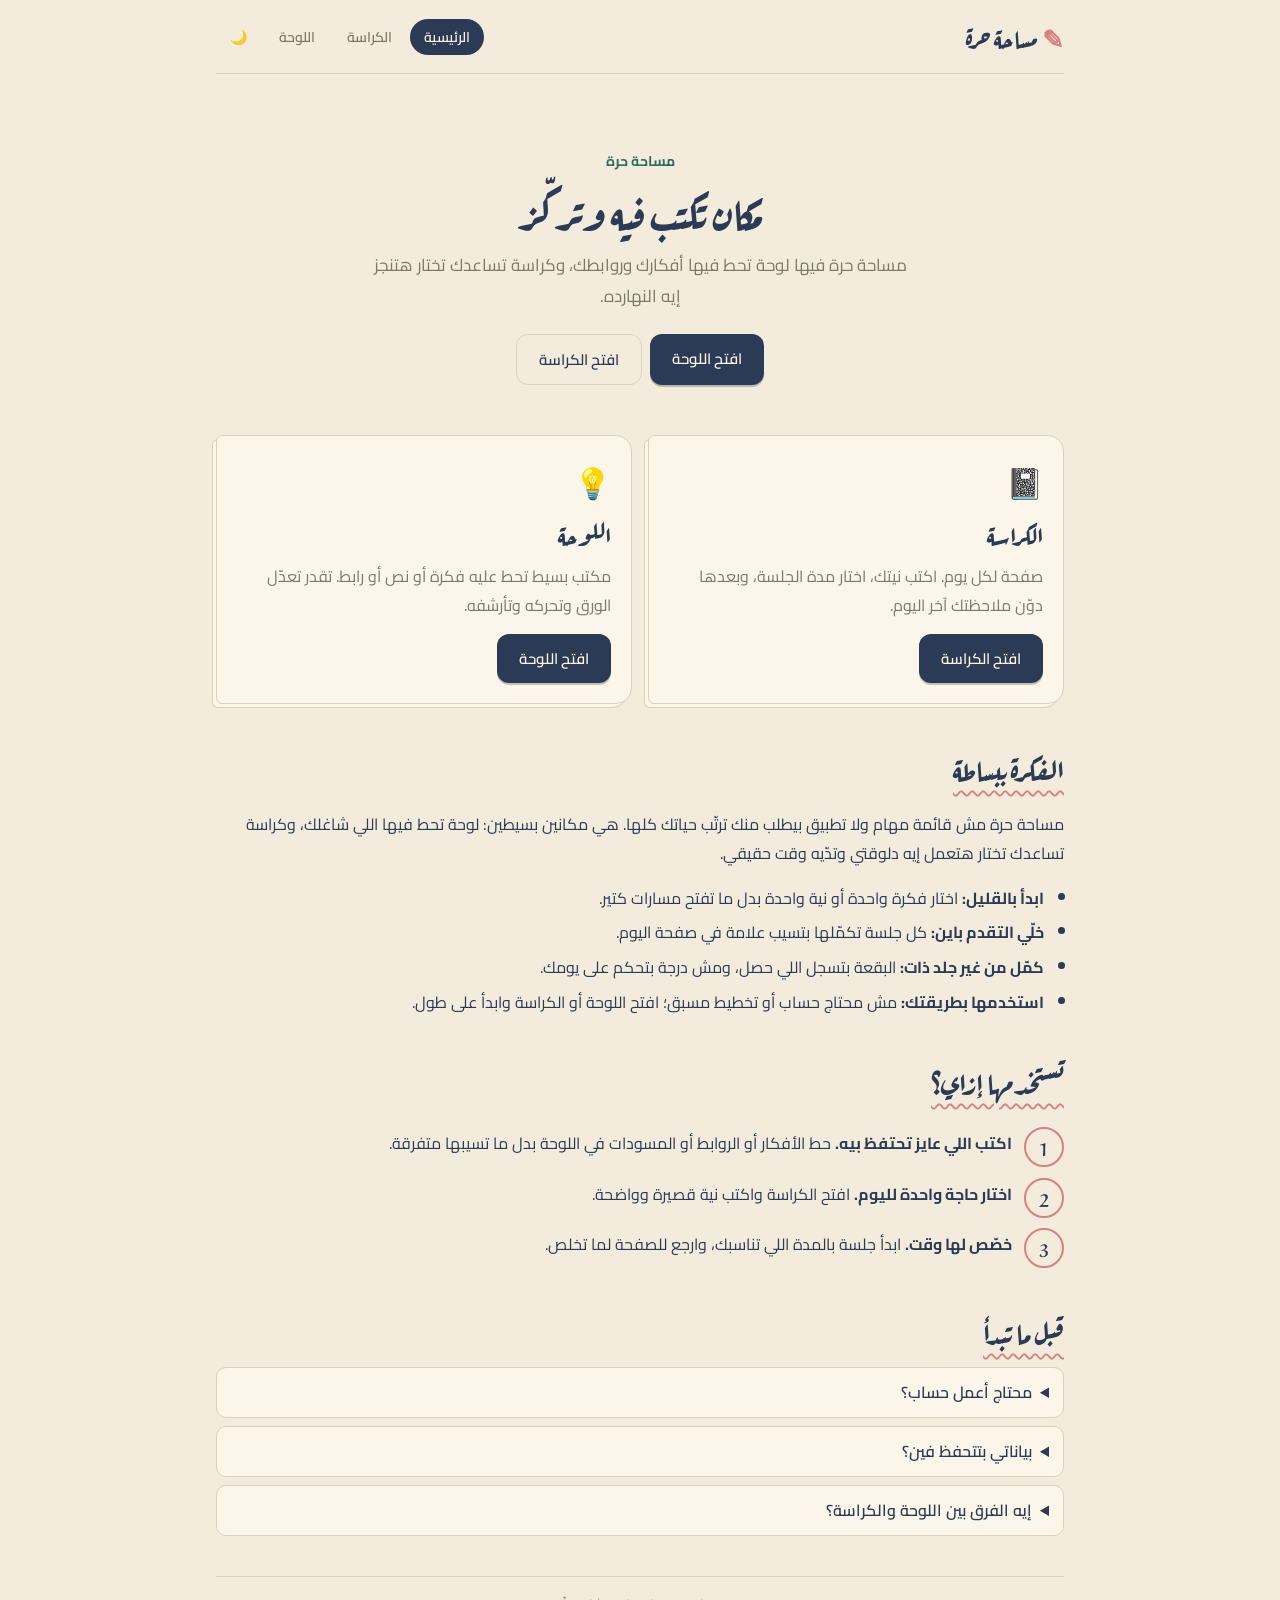
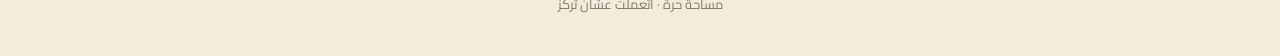
==== index.html @ 443bd3f7 "Remove authentication and Supabase Co-authored-by: Copilot <223556219+Copilot@users.noreply.github.c" ====
<!DOCTYPE html>
<html lang="ar" dir="rtl">
<head>
<meta charset="utf-8">
<meta name="viewport" content="width=device-width, initial-scale=1, viewport-fit=cover">
<title>مساحة حرة</title>
<link href="https://fonts.googleapis.com/css2?family=Aref+Ruqaa:wght@400;700&family=Cairo:wght@400;600;700&display=swap" rel="stylesheet">
<link rel="stylesheet" href="assets/css/landing.css">
<link rel="stylesheet" href="assets/css/theme.css">
<script src="assets/js/theme.js"></script>
</head>
<body>
<div class="w">
<header>
  <button class="logo" data-p="home">مساحة حرة</button>
  <nav>
    <button data-p="home" class="on">الرئيسية</button>
    <button data-p="book">الكراسة</button>
    <button data-p="board">اللوحة</button>
    <button class="theme-toggle" data-theme-toggle type="button">🌙</button>
  </nav>
</header>
<section class="pg" id="p-home">
  <div class="hero"><span class="hero-kicker">مساحة حرة</span><h1>مكان تكتب فيه وتركّز</h1><p>مساحة حرة فيها لوحة تحط فيها أفكارك وروابطك، وكراسة تساعدك تختار هتنجز إيه النهارده.</p><div class="hero-actions"><a class="btn" href="board.html">افتح اللوحة</a><a class="btn g" href="notebook.html">افتح الكراسة</a></div><div id="resume" class="resume" hidden></div></div>
  <div class="cards"><div class="card"><div class="ic">📓</div><h3>الكراسة</h3><p>صفحة لكل يوم. اكتب نيتك، اختار مدة الجلسة، وبعدها دوّن ملاحظتك آخر اليوم.</p><a class="btn" href="notebook.html">افتح الكراسة</a></div><div class="card"><div class="ic">💡</div><h3>اللوحة</h3><p>مكتب بسيط تحط عليه فكرة أو نص أو رابط. تقدر تعدّل الورق وتحركه وتأرشفه.</p><a class="btn" href="board.html">افتح اللوحة</a></div></div>
  <div class="sec"><h2>الفكرة ببساطة</h2></div><p>مساحة حرة مش قائمة مهام ولا تطبيق بيطلب منك ترتّب حياتك كلها. هي مكانين بسيطين: لوحة تحط فيها اللي شاغلك، وكراسة تساعدك تختار هتعمل إيه دلوقتي وتدّيه وقت حقيقي.</p><ul class="ft"><li><b>ابدأ بالقليل:</b> اختار فكرة واحدة أو نية واحدة بدل ما تفتح مسارات كتير.</li><li><b>خلّي التقدم باين:</b> كل جلسة تكمّلها بتسيب علامة في صفحة اليوم.</li><li><b>كمّل من غير جلد ذات:</b> البقعة بتسجل اللي حصل، ومش درجة بتحكم على يومك.</li><li><b>استخدمها بطريقتك:</b> مش محتاج حساب أو تخطيط مسبق؛ افتح اللوحة أو الكراسة وابدأ على طول.</li></ul>
  <div class="sec"><h2>تستخدمها إزاي؟</h2></div><ol class="steps"><li><b>اكتب اللي عايز تحتفظ بيه.</b> حط الأفكار أو الروابط أو المسودات في اللوحة بدل ما تسيبها متفرقة.</li><li><b>اختار حاجة واحدة لليوم.</b> افتح الكراسة واكتب نية قصيرة وواضحة.</li><li><b>خصّص لها وقت.</b> ابدأ جلسة بالمدة اللي تناسبك، وارجع للصفحة لما تخلص.</li></ol>
  <div class="sec"><h2>قبل ما تبدأ</h2></div><details><summary>محتاج أعمل حساب؟</summary><p>لأ. المنصة بتشتغل على طول من المتصفح، من غير تسجيل.</p></details><details><summary>بياناتي بتتحفظ فين؟</summary><p>بيانات اللوحة والكراسة بتتحفظ في المتصفح ده على جهازك. مش هتظهر تلقائيًا على جهاز تاني، وممكن تختفي لو مسحت بيانات الموقع أو استخدمت نافذة خاصة.</p></details><details><summary>إيه الفرق بين اللوحة والكراسة؟</summary><p>اللوحة لجمع الأفكار والروابط والنصوص وتحريكها. الكراسة للنية اليومية وجلسات التركيز ومراجعة اليوم.</p></details>
</section>
<section class="pg" id="p-book" hidden><h1>📓 الكراسة</h1><p class="lead">كراسة يومية لشهر كامل. كل يوم له صفحة لوحده تساعدك تبدأ بنية واضحة وتخلّص يومك بمراجعة قصيرة.</p><div class="sec"><h2>تستخدمها إزاي؟</h2></div><ul class="ft"><li><b>اكتب نيتك:</b> جملة قصيرة تحدد أهم حاجة عايز تنجزها النهارده.</li><li><b>اختار جلسة:</b> اختار ٥ أو ١٥ أو ٢٥ أو ٥٠ دقيقة حسب وقتك وطاقة اليوم.</li><li><b>تابع أثر الجلسة:</b> الجلسة اللي تكمّلها بترسم علامة في واحد من المربعات التمانية.</li><li><b>ارجع من غير جلد ذات:</b> لو وقفت الجلسة أو سبت الصفحة أكتر من اللازم، هتظهر بقعة بدل العلامة.</li><li><b>اقفل يومك:</b> اكتب ملاحظة وسطر عن المكان اللي هتكمل منه بكرة، وبعدها اقفل الصفحة.</li><li><b>راجع تقدمك:</b> استخدم الرف وألبوم الشهر عشان تشوف الأيام اللي فاتت والنتائج اللي جمعتها.</li></ul><p><a class="btn" href="notebook.html">افتح الكراسة</a></p></section>
<section class="pg" id="p-board" hidden><h1>💡 مساحة الأفكار</h1><p class="lead">لوحة مرنة تجمع فيها الحاجات اللي مش عايزها تضيع: فكرة سريعة، مسودة، أو رابط مفيد.</p><div class="sec"><h2>تقدر تعمل إيه؟</h2></div><ul class="ft"><li><b>ورقة لاصقة:</b> اكتب تذكير أو فكرة قصيرة.</li><li><b>نص:</b> احتفظ بمسودة أو ملاحظات محتاجة وقت.</li><li><b>رابط:</b> الصق عنوان الصفحة وعدّله بعدين أو افتحه على طول.</li><li><b>سحب وترتيب:</b> حرّك الورق من المقبض ورتّب مكتبك زي ما يناسبك.</li><li><b>الأرشيف:</b> خبّي اللي خلصت منه من غير ما تمسحه على طول، ورجّعه وقت ما تحتاج.</li></ul><p><a class="btn" href="board.html">افتح مساحة الأفكار</a></p></section>
<footer>مساحة حرة · اتعملت عشان تركّز</footer>
</div>
<script src="assets/js/landing.js"></script>
</body>
</html>
---- assets/css/landing.css ----
:root{box-sizing:border-box;padding-top:env(safe-area-inset-top,0px);padding-bottom:env(safe-area-inset-bottom,0px)}
html{scroll-padding-top:env(safe-area-inset-top,0px)}
*{box-sizing:border-box}
body{margin:0;background:var(--bg);color:var(--ink);font-family:'Cairo',Tahoma,sans-serif;line-height:1.8}
.w{max-width:880px;margin:0 auto;padding:0 16px 40px}
header{display:flex;align-items:center;justify-content:space-between;flex-wrap:wrap;gap:8px;padding:16px 0;border-bottom:1px solid var(--bd)}
.logo{font:700 26px 'Aref Ruqaa',serif;cursor:pointer;background:none;border:0;color:var(--ink);padding:0}.logo::before{content:'✎ ';color:var(--mg)}
nav{display:flex;gap:4px;flex-wrap:wrap}nav button{background:none;border:0;border-radius:20px;padding:5px 14px;font:600 14px 'Cairo',sans-serif;color:var(--mu);cursor:pointer}nav button.on{background:var(--ink);color:var(--paper)}
.pg{padding-top:30px}[hidden]{display:none!important}
h1,h2,h3{font-family:'Aref Ruqaa',serif;margin:0}.hero{text-align:center;padding:42px 0 24px}.hero-kicker{color:var(--ac);font-weight:700;font-size:14px}.hero h1{font-size:44px;line-height:1.4;margin-top:4px}.hero p{color:var(--mu);font-size:17px;max-width:540px;margin:10px auto 22px}.hero-actions{display:flex;justify-content:center;gap:8px;flex-wrap:wrap}.resume{display:flex;justify-content:center;align-items:center;gap:10px;margin:18px auto 0;color:var(--mu);font-size:13px}.resume a{color:var(--ac);font-weight:700;text-decoration:none}
.btn{display:inline-block;background:var(--ink);color:var(--paper);border:0;border-radius:12px;padding:10px 22px;font:600 15px 'Cairo',sans-serif;text-decoration:none;cursor:pointer;box-shadow:0 2px 0 rgba(0,0,0,.22)}.btn.g{background:none;color:var(--ink);border:1px solid var(--bd);box-shadow:none}
.cards{display:grid;grid-template-columns:repeat(auto-fit,minmax(260px,1fr));gap:16px;margin:26px 0}.card{background:var(--paper);border:1px solid var(--bd);border-radius:6px 16px 16px 6px;padding:20px;box-shadow:-4px 4px 0 -1px var(--paper),-4px 4px 0 var(--bd)}.card h3{font-size:26px;margin-bottom:4px}.card p{color:var(--mu);margin:6px 0 14px}.card .ic{font-size:30px}
.steps{counter-reset:s;list-style:none;padding:0;margin:14px 0}.steps li{counter-increment:s;position:relative;padding:8px 52px 8px 0;margin:6px 0}.steps li::before{content:counter(s);position:absolute;right:0;top:6px;width:36px;height:36px;border-radius:50%;border:2px solid var(--mg);display:grid;place-items:center;font:700 18px 'Aref Ruqaa',serif}
.sec{margin:36px 0 10px}.sec h2{font-size:30px;margin-bottom:6px;text-decoration:underline wavy var(--mg) 1.5px;text-underline-offset:8px}.lead{color:var(--mu);font-size:16px}ul.ft{padding-inline-start:20px}ul.ft li{margin:6px 0}details{background:var(--paper);border:1px solid var(--bd);border-radius:10px;padding:10px 14px;margin:8px 0}summary{cursor:pointer;font-weight:600}.road{display:grid;gap:8px}.road div{background:var(--paper);border:1px dashed var(--bd);border-radius:10px;padding:8px 14px}.road b{color:var(--ac)}footer{margin-top:40px;padding-top:16px;border-top:1px solid var(--bd);color:var(--mu);font-size:13px;text-align:center}
@media(max-width:600px){
  .w{padding-inline:12px;padding-bottom:28px}
  header{align-items:flex-start;padding:12px 0}
  .logo{font-size:23px}
  nav{width:100%;justify-content:space-between;gap:2px}
  nav button{padding:7px 9px;font-size:13px}
  nav .theme-toggle{padding-inline:8px}
  .hero{padding-top:26px}
  .hero h1{font-size:34px;line-height:1.35}
  .hero p{font-size:15px;line-height:1.9}
  .hero-actions{gap:10px}
  .hero-actions .btn{width:100%;padding-block:11px}
  .cards{grid-template-columns:1fr;margin-top:18px;gap:12px}
  .card{padding:16px}
  .sec{margin-top:28px}
  .sec h2{font-size:27px}
  .steps li{padding-right:46px}
  details{padding:9px 12px}
}
---- assets/css/theme.css ----
:root[data-theme="light"]{
  color-scheme:light;
  --bg:#f3ecdc;--card:#fffdf5;--paper:#fbf6e9;--tx:#2b3a55;--ink:#2b3a55;
  --mu:#7d786a;--ac:#2f6f5e;--acb:#e3f0ec;--mg:#d98080;--bd:#ddd2b9;
  --line:#d3dde8;--blot:#1d2433;--hole:#b8ac94;--dn:#b4472f;--desk:#d9cfbe;
}
:root[data-theme="dark"]{
  color-scheme:dark;
  --bg:#14130f;--card:#25231d;--paper:#25231d;--tx:#d6e0f2;--ink:#cfd9ee;
  --mu:#948f7f;--ac:#6fbfa9;--acb:#233630;--mg:#8a4a4a;--bd:#46433a;
  --line:#34322a;--blot:#aebbd6;--hole:#0e0d0a;--dn:#e07a62;--desk:#1b1915;
}
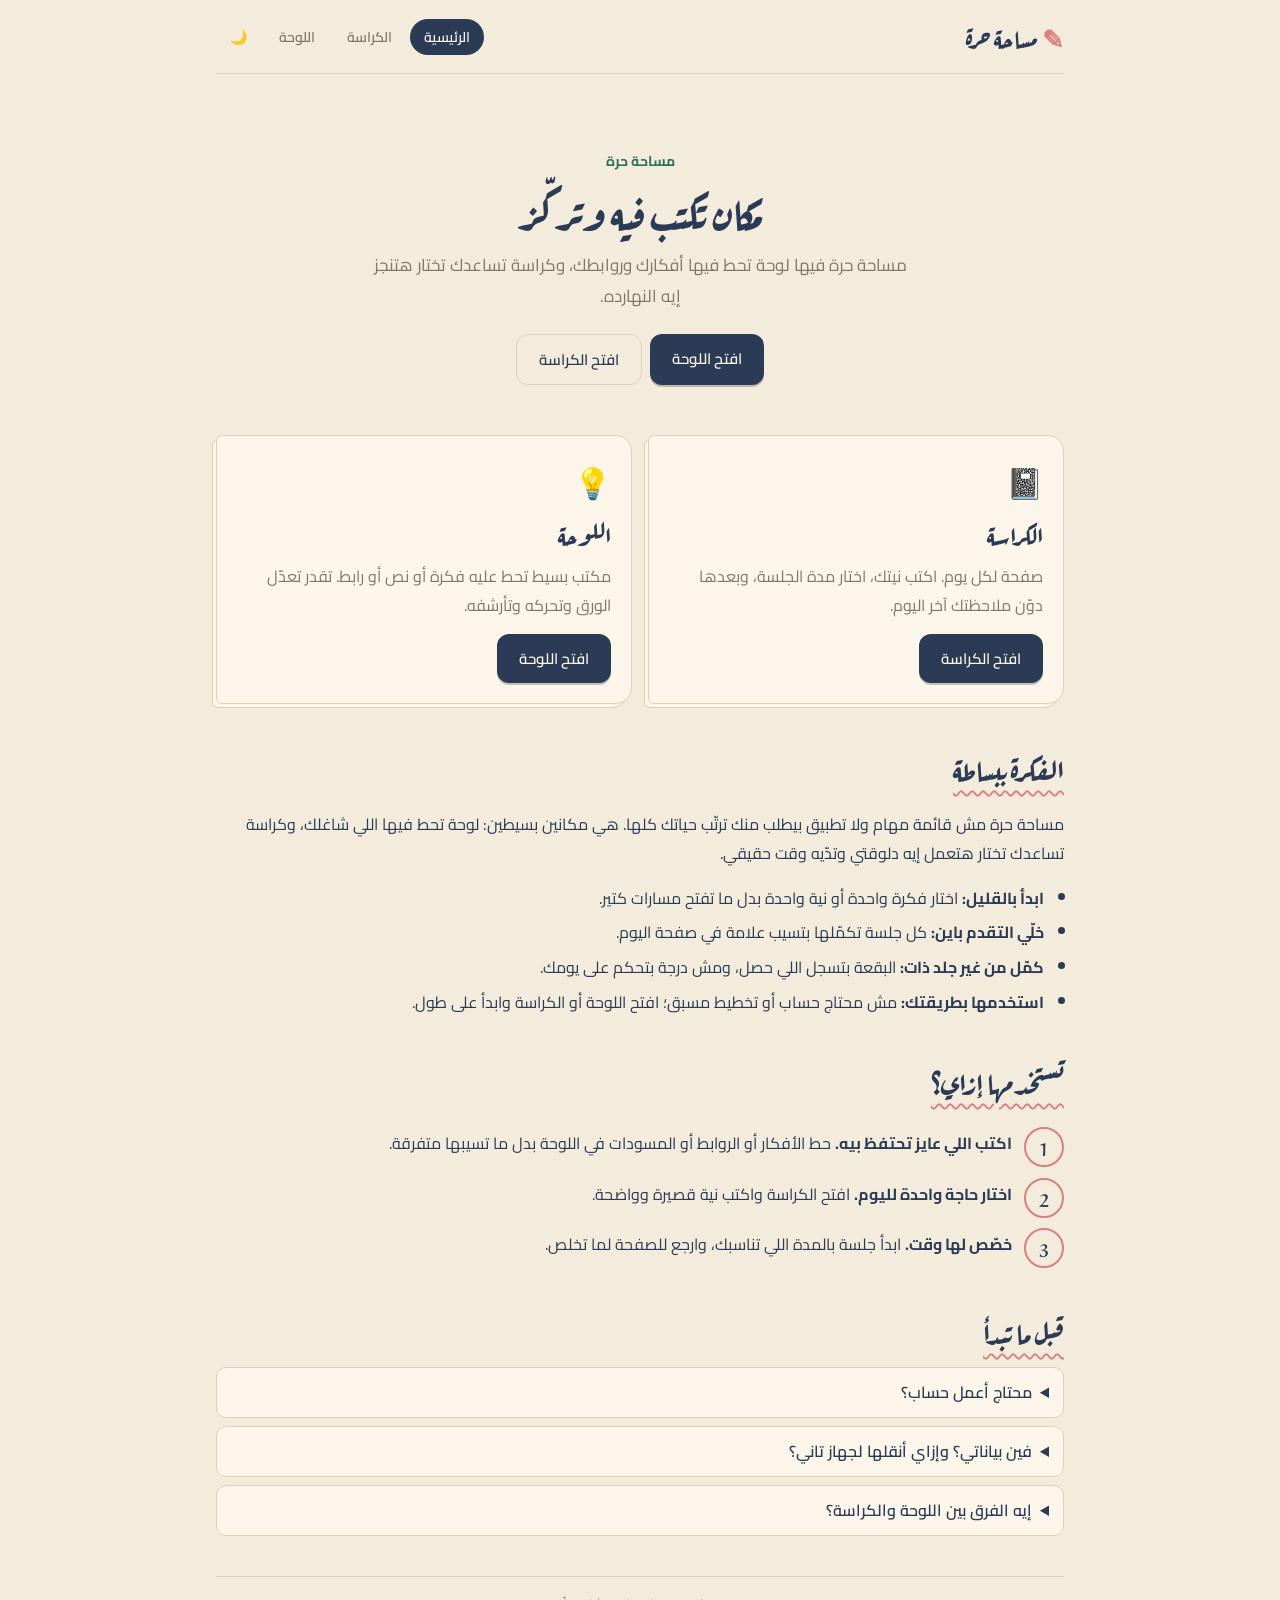
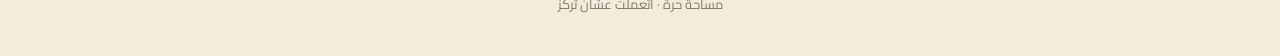
==== commit be8d553e: "Clarify combined backup workflow Co-authored-by: Copilot <223556219+Copilot@users.noreply.github.com" ====
--- a/index.html
+++ b/index.html
@@ -25,7 +25,7 @@
   <div class="cards"><div class="card"><div class="ic">📓</div><h3>الكراسة</h3><p>صفحة لكل يوم. اكتب نيتك، اختار مدة الجلسة، وبعدها دوّن ملاحظتك آخر اليوم.</p><a class="btn" href="notebook.html">افتح الكراسة</a></div><div class="card"><div class="ic">💡</div><h3>اللوحة</h3><p>مكتب بسيط تحط عليه فكرة أو نص أو رابط. تقدر تعدّل الورق وتحركه وتأرشفه.</p><a class="btn" href="board.html">افتح اللوحة</a></div></div>
   <div class="sec"><h2>الفكرة ببساطة</h2></div><p>مساحة حرة مش قائمة مهام ولا تطبيق بيطلب منك ترتّب حياتك كلها. هي مكانين بسيطين: لوحة تحط فيها اللي شاغلك، وكراسة تساعدك تختار هتعمل إيه دلوقتي وتدّيه وقت حقيقي.</p><ul class="ft"><li><b>ابدأ بالقليل:</b> اختار فكرة واحدة أو نية واحدة بدل ما تفتح مسارات كتير.</li><li><b>خلّي التقدم باين:</b> كل جلسة تكمّلها بتسيب علامة في صفحة اليوم.</li><li><b>كمّل من غير جلد ذات:</b> البقعة بتسجل اللي حصل، ومش درجة بتحكم على يومك.</li><li><b>استخدمها بطريقتك:</b> مش محتاج حساب أو تخطيط مسبق؛ افتح اللوحة أو الكراسة وابدأ على طول.</li></ul>
   <div class="sec"><h2>تستخدمها إزاي؟</h2></div><ol class="steps"><li><b>اكتب اللي عايز تحتفظ بيه.</b> حط الأفكار أو الروابط أو المسودات في اللوحة بدل ما تسيبها متفرقة.</li><li><b>اختار حاجة واحدة لليوم.</b> افتح الكراسة واكتب نية قصيرة وواضحة.</li><li><b>خصّص لها وقت.</b> ابدأ جلسة بالمدة اللي تناسبك، وارجع للصفحة لما تخلص.</li></ol>
-  <div class="sec"><h2>قبل ما تبدأ</h2></div><details><summary>محتاج أعمل حساب؟</summary><p>لأ. المنصة بتشتغل على طول من المتصفح، من غير تسجيل.</p></details><details><summary>بياناتي بتتحفظ فين؟</summary><p>بيانات اللوحة والكراسة بتتحفظ في المتصفح ده على جهازك. مش هتظهر تلقائيًا على جهاز تاني، وممكن تختفي لو مسحت بيانات الموقع أو استخدمت نافذة خاصة.</p></details><details><summary>إيه الفرق بين اللوحة والكراسة؟</summary><p>اللوحة لجمع الأفكار والروابط والنصوص وتحريكها. الكراسة للنية اليومية وجلسات التركيز ومراجعة اليوم.</p></details>
+  <div class="sec"><h2>قبل ما تبدأ</h2></div><details><summary>محتاج أعمل حساب؟</summary><p>لأ. المنصة بتشتغل على طول من المتصفح، من غير تسجيل.</p></details><details><summary>فين بياناتي؟ وإزاي أنقلها لجهاز تاني؟</summary><p>بيانات اللوحة والكراسة بتتحفظ في المتصفح ده على جهازك، ومش بتظهر تلقائيًا على جهاز تاني. لو هتغيّر الجهاز أو المتصفح، اضغط <b>إنشاء نسخة احتياطية</b> من اللوحة أو الكراسة؛ النسخة الواحدة بتجمع بيانات اللوحة والكراسة معًا. على الجهاز التاني افتح الموقع واضغط <b>استيراد</b> واختار ملف النسخة الاحتياطية. اعمل نسخة احتياطية دورية، لأن البيانات ممكن تختفي لو مسحت بيانات الموقع أو استخدمت نافذة خاصة.</p></details><details><summary>إيه الفرق بين اللوحة والكراسة؟</summary><p>اللوحة لجمع الأفكار والروابط والنصوص وتحريكها. الكراسة للنية اليومية وجلسات التركيز ومراجعة اليوم.</p></details>
 </section>
 <section class="pg" id="p-book" hidden><h1>📓 الكراسة</h1><p class="lead">كراسة يومية لشهر كامل. كل يوم له صفحة لوحده تساعدك تبدأ بنية واضحة وتخلّص يومك بمراجعة قصيرة.</p><div class="sec"><h2>تستخدمها إزاي؟</h2></div><ul class="ft"><li><b>اكتب نيتك:</b> جملة قصيرة تحدد أهم حاجة عايز تنجزها النهارده.</li><li><b>اختار جلسة:</b> اختار ٥ أو ١٥ أو ٢٥ أو ٥٠ دقيقة حسب وقتك وطاقة اليوم.</li><li><b>تابع أثر الجلسة:</b> الجلسة اللي تكمّلها بترسم علامة في واحد من المربعات التمانية.</li><li><b>ارجع من غير جلد ذات:</b> لو وقفت الجلسة أو سبت الصفحة أكتر من اللازم، هتظهر بقعة بدل العلامة.</li><li><b>اقفل يومك:</b> اكتب ملاحظة وسطر عن المكان اللي هتكمل منه بكرة، وبعدها اقفل الصفحة.</li><li><b>راجع تقدمك:</b> استخدم الرف وألبوم الشهر عشان تشوف الأيام اللي فاتت والنتائج اللي جمعتها.</li></ul><p><a class="btn" href="notebook.html">افتح الكراسة</a></p></section>
 <section class="pg" id="p-board" hidden><h1>💡 مساحة الأفكار</h1><p class="lead">لوحة مرنة تجمع فيها الحاجات اللي مش عايزها تضيع: فكرة سريعة، مسودة، أو رابط مفيد.</p><div class="sec"><h2>تقدر تعمل إيه؟</h2></div><ul class="ft"><li><b>ورقة لاصقة:</b> اكتب تذكير أو فكرة قصيرة.</li><li><b>نص:</b> احتفظ بمسودة أو ملاحظات محتاجة وقت.</li><li><b>رابط:</b> الصق عنوان الصفحة وعدّله بعدين أو افتحه على طول.</li><li><b>سحب وترتيب:</b> حرّك الورق من المقبض ورتّب مكتبك زي ما يناسبك.</li><li><b>الأرشيف:</b> خبّي اللي خلصت منه من غير ما تمسحه على طول، ورجّعه وقت ما تحتاج.</li></ul><p><a class="btn" href="board.html">افتح مساحة الأفكار</a></p></section>
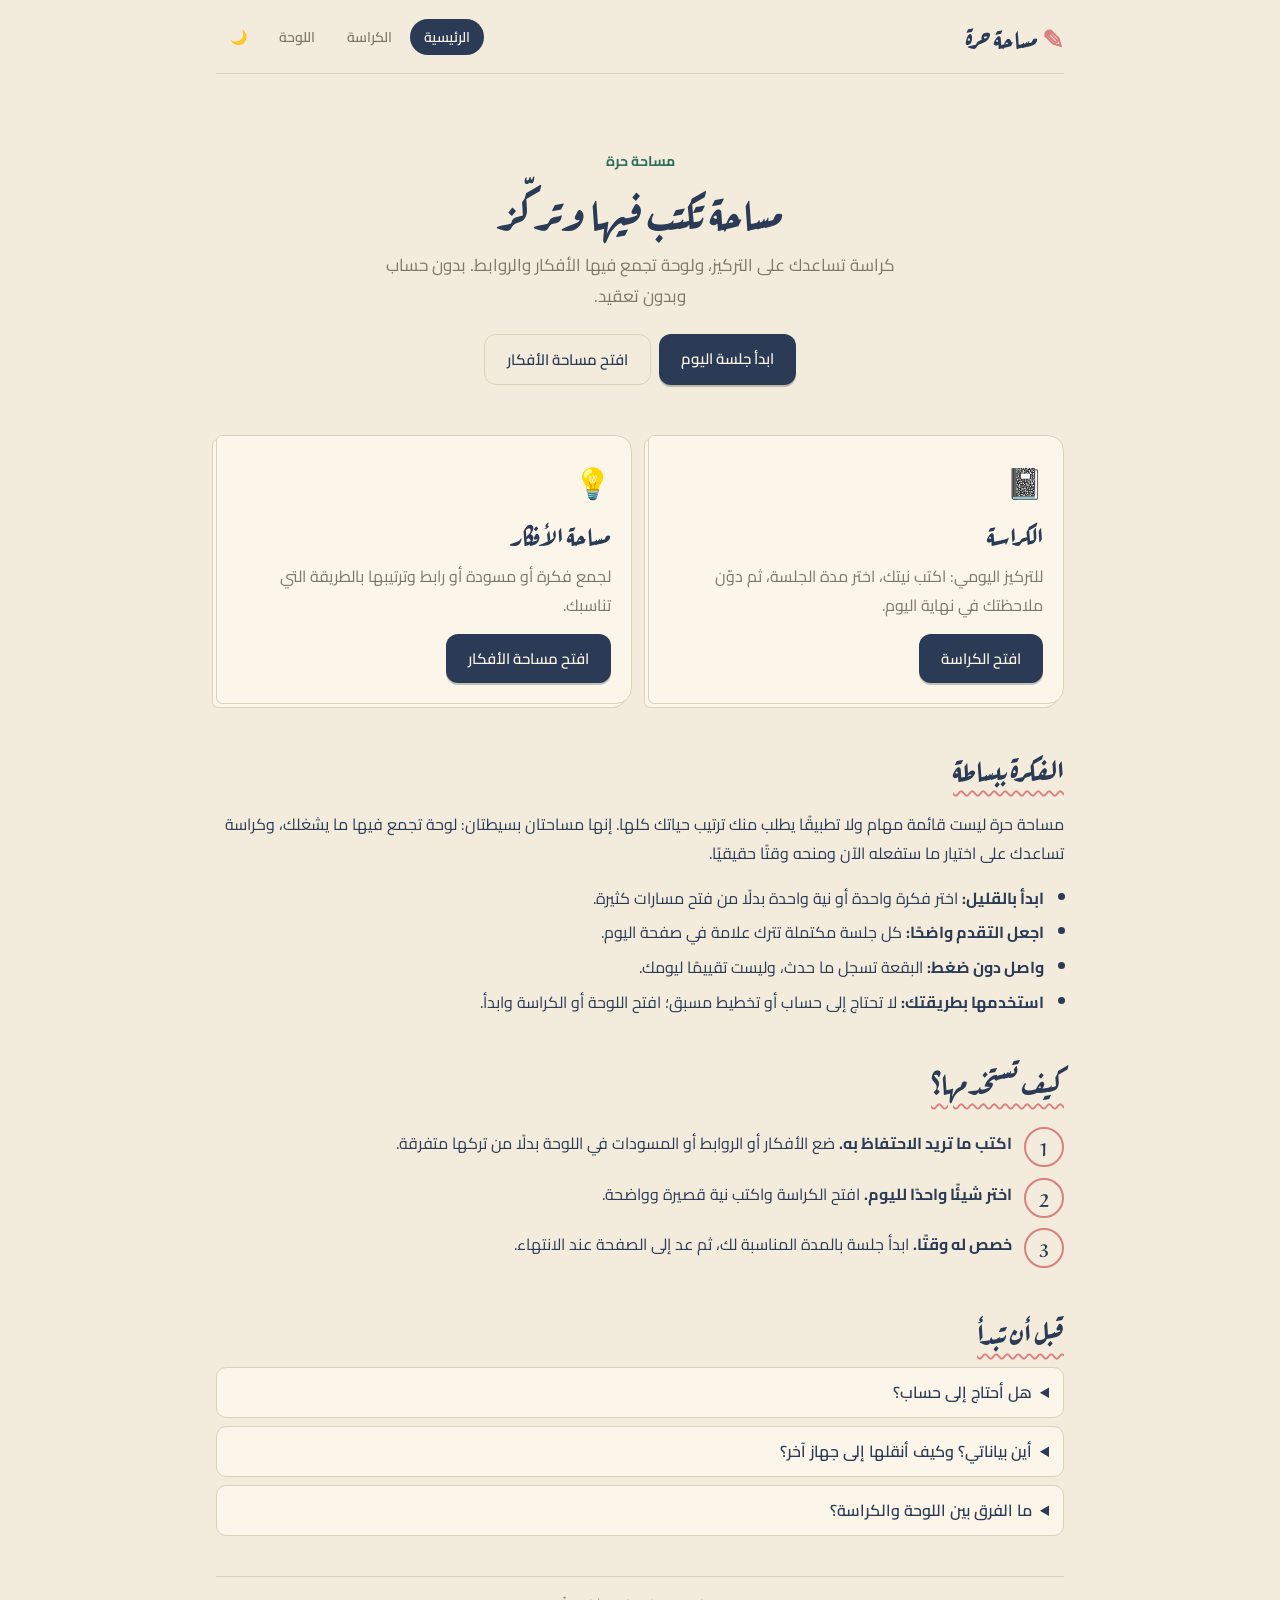
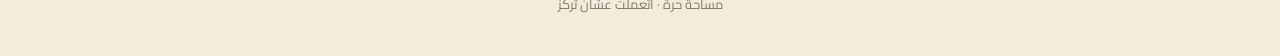
==== commit e66d93d2: ".." ====
--- a/index.html
+++ b/index.html
@@ -3,6 +3,12 @@
 <head>
 <meta charset="utf-8">
 <meta name="viewport" content="width=device-width, initial-scale=1, viewport-fit=cover">
+<meta name="theme-color" content="#2f6f5e">
+<meta name="mobile-web-app-capable" content="yes">
+<meta name="apple-mobile-web-app-capable" content="yes">
+<link rel="manifest" href="manifest.webmanifest">
+<link rel="icon" href="assets/icons/icon.svg" type="image/svg+xml">
+<link rel="apple-touch-icon" href="assets/icons/icon.svg">
 <title>مساحة حرة</title>
 <link href="https://fonts.googleapis.com/css2?family=Aref+Ruqaa:wght@400;700&family=Cairo:wght@400;600;700&display=swap" rel="stylesheet">
 <link rel="stylesheet" href="assets/css/landing.css">
@@ -21,16 +27,16 @@
   </nav>
 </header>
 <section class="pg" id="p-home">
-  <div class="hero"><span class="hero-kicker">مساحة حرة</span><h1>مكان تكتب فيه وتركّز</h1><p>مساحة حرة فيها لوحة تحط فيها أفكارك وروابطك، وكراسة تساعدك تختار هتنجز إيه النهارده.</p><div class="hero-actions"><a class="btn" href="board.html">افتح اللوحة</a><a class="btn g" href="notebook.html">افتح الكراسة</a></div><div id="resume" class="resume" hidden></div></div>
-  <div class="cards"><div class="card"><div class="ic">📓</div><h3>الكراسة</h3><p>صفحة لكل يوم. اكتب نيتك، اختار مدة الجلسة، وبعدها دوّن ملاحظتك آخر اليوم.</p><a class="btn" href="notebook.html">افتح الكراسة</a></div><div class="card"><div class="ic">💡</div><h3>اللوحة</h3><p>مكتب بسيط تحط عليه فكرة أو نص أو رابط. تقدر تعدّل الورق وتحركه وتأرشفه.</p><a class="btn" href="board.html">افتح اللوحة</a></div></div>
-  <div class="sec"><h2>الفكرة ببساطة</h2></div><p>مساحة حرة مش قائمة مهام ولا تطبيق بيطلب منك ترتّب حياتك كلها. هي مكانين بسيطين: لوحة تحط فيها اللي شاغلك، وكراسة تساعدك تختار هتعمل إيه دلوقتي وتدّيه وقت حقيقي.</p><ul class="ft"><li><b>ابدأ بالقليل:</b> اختار فكرة واحدة أو نية واحدة بدل ما تفتح مسارات كتير.</li><li><b>خلّي التقدم باين:</b> كل جلسة تكمّلها بتسيب علامة في صفحة اليوم.</li><li><b>كمّل من غير جلد ذات:</b> البقعة بتسجل اللي حصل، ومش درجة بتحكم على يومك.</li><li><b>استخدمها بطريقتك:</b> مش محتاج حساب أو تخطيط مسبق؛ افتح اللوحة أو الكراسة وابدأ على طول.</li></ul>
-  <div class="sec"><h2>تستخدمها إزاي؟</h2></div><ol class="steps"><li><b>اكتب اللي عايز تحتفظ بيه.</b> حط الأفكار أو الروابط أو المسودات في اللوحة بدل ما تسيبها متفرقة.</li><li><b>اختار حاجة واحدة لليوم.</b> افتح الكراسة واكتب نية قصيرة وواضحة.</li><li><b>خصّص لها وقت.</b> ابدأ جلسة بالمدة اللي تناسبك، وارجع للصفحة لما تخلص.</li></ol>
-  <div class="sec"><h2>قبل ما تبدأ</h2></div><details><summary>محتاج أعمل حساب؟</summary><p>لأ. المنصة بتشتغل على طول من المتصفح، من غير تسجيل.</p></details><details><summary>فين بياناتي؟ وإزاي أنقلها لجهاز تاني؟</summary><p>بيانات اللوحة والكراسة بتتحفظ في المتصفح ده على جهازك، ومش بتظهر تلقائيًا على جهاز تاني. لو هتغيّر الجهاز أو المتصفح، اضغط <b>إنشاء نسخة احتياطية</b> من اللوحة أو الكراسة؛ النسخة الواحدة بتجمع بيانات اللوحة والكراسة معًا. على الجهاز التاني افتح الموقع واضغط <b>استيراد</b> واختار ملف النسخة الاحتياطية. اعمل نسخة احتياطية دورية، لأن البيانات ممكن تختفي لو مسحت بيانات الموقع أو استخدمت نافذة خاصة.</p></details><details><summary>إيه الفرق بين اللوحة والكراسة؟</summary><p>اللوحة لجمع الأفكار والروابط والنصوص وتحريكها. الكراسة للنية اليومية وجلسات التركيز ومراجعة اليوم.</p></details>
+  <div class="hero"><span class="hero-kicker">مساحة حرة</span><h1>مساحة تكتب فيها وتركّز</h1><p>كراسة تساعدك على التركيز، ولوحة تجمع فيها الأفكار والروابط. بدون حساب وبدون تعقيد.</p><div class="hero-actions"><a class="btn" href="notebook.html">ابدأ جلسة اليوم</a><a class="btn g" href="board.html">افتح مساحة الأفكار</a></div><div id="resume" class="resume" hidden></div></div>
+  <div class="cards"><div class="card"><div class="ic">📓</div><h3>الكراسة</h3><p>للتركيز اليومي: اكتب نيتك، اختر مدة الجلسة، ثم دوّن ملاحظتك في نهاية اليوم.</p><a class="btn" href="notebook.html">افتح الكراسة</a></div><div class="card"><div class="ic">💡</div><h3>مساحة الأفكار</h3><p>لجمع فكرة أو مسودة أو رابط وترتيبها بالطريقة التي تناسبك.</p><a class="btn" href="board.html">افتح مساحة الأفكار</a></div></div>
+  <div class="sec"><h2>الفكرة ببساطة</h2></div><p>مساحة حرة ليست قائمة مهام ولا تطبيقًا يطلب منك ترتيب حياتك كلها. إنها مساحتان بسيطتان: لوحة تجمع فيها ما يشغلك، وكراسة تساعدك على اختيار ما ستفعله الآن ومنحه وقتًا حقيقيًا.</p><ul class="ft"><li><b>ابدأ بالقليل:</b> اختر فكرة واحدة أو نية واحدة بدلًا من فتح مسارات كثيرة.</li><li><b>اجعل التقدم واضحًا:</b> كل جلسة مكتملة تترك علامة في صفحة اليوم.</li><li><b>واصل دون ضغط:</b> البقعة تسجل ما حدث، وليست تقييمًا ليومك.</li><li><b>استخدمها بطريقتك:</b> لا تحتاج إلى حساب أو تخطيط مسبق؛ افتح اللوحة أو الكراسة وابدأ.</li></ul>
+  <div class="sec"><h2>كيف تستخدمها؟</h2></div><ol class="steps"><li><b>اكتب ما تريد الاحتفاظ به.</b> ضع الأفكار أو الروابط أو المسودات في اللوحة بدلًا من تركها متفرقة.</li><li><b>اختر شيئًا واحدًا لليوم.</b> افتح الكراسة واكتب نية قصيرة وواضحة.</li><li><b>خصص له وقتًا.</b> ابدأ جلسة بالمدة المناسبة لك، ثم عد إلى الصفحة عند الانتهاء.</li></ol>
+  <div class="sec"><h2>قبل أن تبدأ</h2></div><details><summary>هل أحتاج إلى حساب؟</summary><p>لا. يعمل التطبيق مباشرة من المتصفح دون تسجيل.</p></details><details><summary>أين بياناتي؟ وكيف أنقلها إلى جهاز آخر؟</summary><p>تُحفظ بيانات اللوحة والكراسة في هذا المتصفح وعلى هذا الجهاز، ولا تنتقل تلقائيًا إلى جهاز آخر. استخدم «تصدير بياناتي» لإنشاء ملف يجمع بيانات اللوحة والكراسة، ثم استخدم «استيراد بياناتي» على الجهاز الآخر. احتفظ بنسخة دورية لأن البيانات قد تختفي عند حذف بيانات الموقع أو استخدام نافذة خاصة.</p></details><details><summary>ما الفرق بين اللوحة والكراسة؟</summary><p>اللوحة لجمع الأفكار والروابط والنصوص وترتيبها، والكراسة للنية اليومية وجلسات التركيز ومراجعة اليوم.</p></details>
 </section>
-<section class="pg" id="p-book" hidden><h1>📓 الكراسة</h1><p class="lead">كراسة يومية لشهر كامل. كل يوم له صفحة لوحده تساعدك تبدأ بنية واضحة وتخلّص يومك بمراجعة قصيرة.</p><div class="sec"><h2>تستخدمها إزاي؟</h2></div><ul class="ft"><li><b>اكتب نيتك:</b> جملة قصيرة تحدد أهم حاجة عايز تنجزها النهارده.</li><li><b>اختار جلسة:</b> اختار ٥ أو ١٥ أو ٢٥ أو ٥٠ دقيقة حسب وقتك وطاقة اليوم.</li><li><b>تابع أثر الجلسة:</b> الجلسة اللي تكمّلها بترسم علامة في واحد من المربعات التمانية.</li><li><b>ارجع من غير جلد ذات:</b> لو وقفت الجلسة أو سبت الصفحة أكتر من اللازم، هتظهر بقعة بدل العلامة.</li><li><b>اقفل يومك:</b> اكتب ملاحظة وسطر عن المكان اللي هتكمل منه بكرة، وبعدها اقفل الصفحة.</li><li><b>راجع تقدمك:</b> استخدم الرف وألبوم الشهر عشان تشوف الأيام اللي فاتت والنتائج اللي جمعتها.</li></ul><p><a class="btn" href="notebook.html">افتح الكراسة</a></p></section>
+<section class="pg" id="p-book" hidden><h1>📓 الكراسة</h1><p class="lead">كراسة يومية لشهر كامل. لكل يوم صفحة تساعدك على كتابة نية واضحة ومراجعة قصيرة.</p><div class="sec"><h2>كيف تستخدمها؟</h2></div><ul class="ft"><li><b>اكتب نيتك:</b> جملة قصيرة تحدد أهم ما تريد إنجازه اليوم.</li><li><b>اختر جلسة:</b> اختر ٥ أو ١٥ أو ٢٥ أو ٥٠ دقيقة حسب وقتك وطاقتك.</li><li><b>تابع أثر الجلسة:</b> كل جلسة مكتملة تضيف علامة إلى أحد المربعات الثمانية.</li><li><b>واصل دون ضغط:</b> إذا توقفت الجلسة أو غبت عن الصفحة، تظهر بقعة بدل العلامة.</li><li><b>اختم يومك:</b> اكتب ملاحظة وسطرًا عن المكان الذي ستكمل منه غدًا.</li><li><b>راجع تقدمك:</b> استخدم الرف وألبوم الشهر لمراجعة الأيام والنتائج.</li></ul><p><a class="btn" href="notebook.html">افتح الكراسة</a></p></section>
 <section class="pg" id="p-board" hidden><h1>💡 مساحة الأفكار</h1><p class="lead">لوحة مرنة تجمع فيها الحاجات اللي مش عايزها تضيع: فكرة سريعة، مسودة، أو رابط مفيد.</p><div class="sec"><h2>تقدر تعمل إيه؟</h2></div><ul class="ft"><li><b>ورقة لاصقة:</b> اكتب تذكير أو فكرة قصيرة.</li><li><b>نص:</b> احتفظ بمسودة أو ملاحظات محتاجة وقت.</li><li><b>رابط:</b> الصق عنوان الصفحة وعدّله بعدين أو افتحه على طول.</li><li><b>سحب وترتيب:</b> حرّك الورق من المقبض ورتّب مكتبك زي ما يناسبك.</li><li><b>الأرشيف:</b> خبّي اللي خلصت منه من غير ما تمسحه على طول، ورجّعه وقت ما تحتاج.</li></ul><p><a class="btn" href="board.html">افتح مساحة الأفكار</a></p></section>
 <footer>مساحة حرة · اتعملت عشان تركّز</footer>
 </div>
-<script src="assets/js/landing.js"></script>
+<script src="assets/js/landing.js"></script><script src="assets/js/pwa.js"></script>
 </body>
 </html>
--- a/assets/css/landing.css
+++ b/assets/css/landing.css
@@ -31,3 +31,5 @@
   .steps li{padding-right:46px}
   details{padding:9px 12px}
 }
+
+.resume-card{background:var(--paper);border:1px solid var(--bd);border-radius:var(--radius-md);padding:10px 14px;box-shadow:var(--shadow-sm)}.resume-card span{display:flex;flex-direction:column;align-items:flex-start}.resume-card small{font-size:12px;color:var(--mu)}
--- a/assets/css/theme.css
+++ b/assets/css/theme.css
@@ -3,10 +3,18 @@
   --bg:#f3ecdc;--card:#fffdf5;--paper:#fbf6e9;--tx:#2b3a55;--ink:#2b3a55;
   --mu:#7d786a;--ac:#2f6f5e;--acb:#e3f0ec;--mg:#d98080;--bd:#ddd2b9;
   --line:#d3dde8;--blot:#1d2433;--hole:#b8ac94;--dn:#b4472f;--desk:#d9cfbe;
+  --canvas-bg:#d8cbb6;--canvas-dot:#a99a80;--sticky-bg:#fff3a8;--sticky-text:#4a3f10;
+  --link-card-bg:#dcefe9;--notebook-margin:#e08a8a;--success:#2f6f5e;--warning:#b4472f;
+  --radius-sm:8px;--radius-md:12px;--radius-lg:16px;--shadow-sm:0 2px 5px rgba(0,0,0,.12);--shadow-md:0 8px 24px rgba(0,0,0,.16);
 }
 :root[data-theme="dark"]{
   color-scheme:dark;
   --bg:#14130f;--card:#25231d;--paper:#25231d;--tx:#d6e0f2;--ink:#cfd9ee;
   --mu:#948f7f;--ac:#6fbfa9;--acb:#233630;--mg:#8a4a4a;--bd:#46433a;
   --line:#34322a;--blot:#aebbd6;--hole:#0e0d0a;--dn:#e07a62;--desk:#1b1915;
+  --canvas-bg:#24231e;--canvas-dot:#4b493e;--sticky-bg:#51491f;--sticky-text:#f6edb0;
+  --link-card-bg:#203a34;--notebook-margin:#a86464;--success:#6fbfa9;--warning:#e07a62;
+  --radius-sm:8px;--radius-md:12px;--radius-lg:16px;--shadow-sm:0 2px 5px rgba(0,0,0,.3);--shadow-md:0 8px 24px rgba(0,0,0,.35);
 }
+
+:focus-visible{outline:3px solid var(--mg);outline-offset:3px}
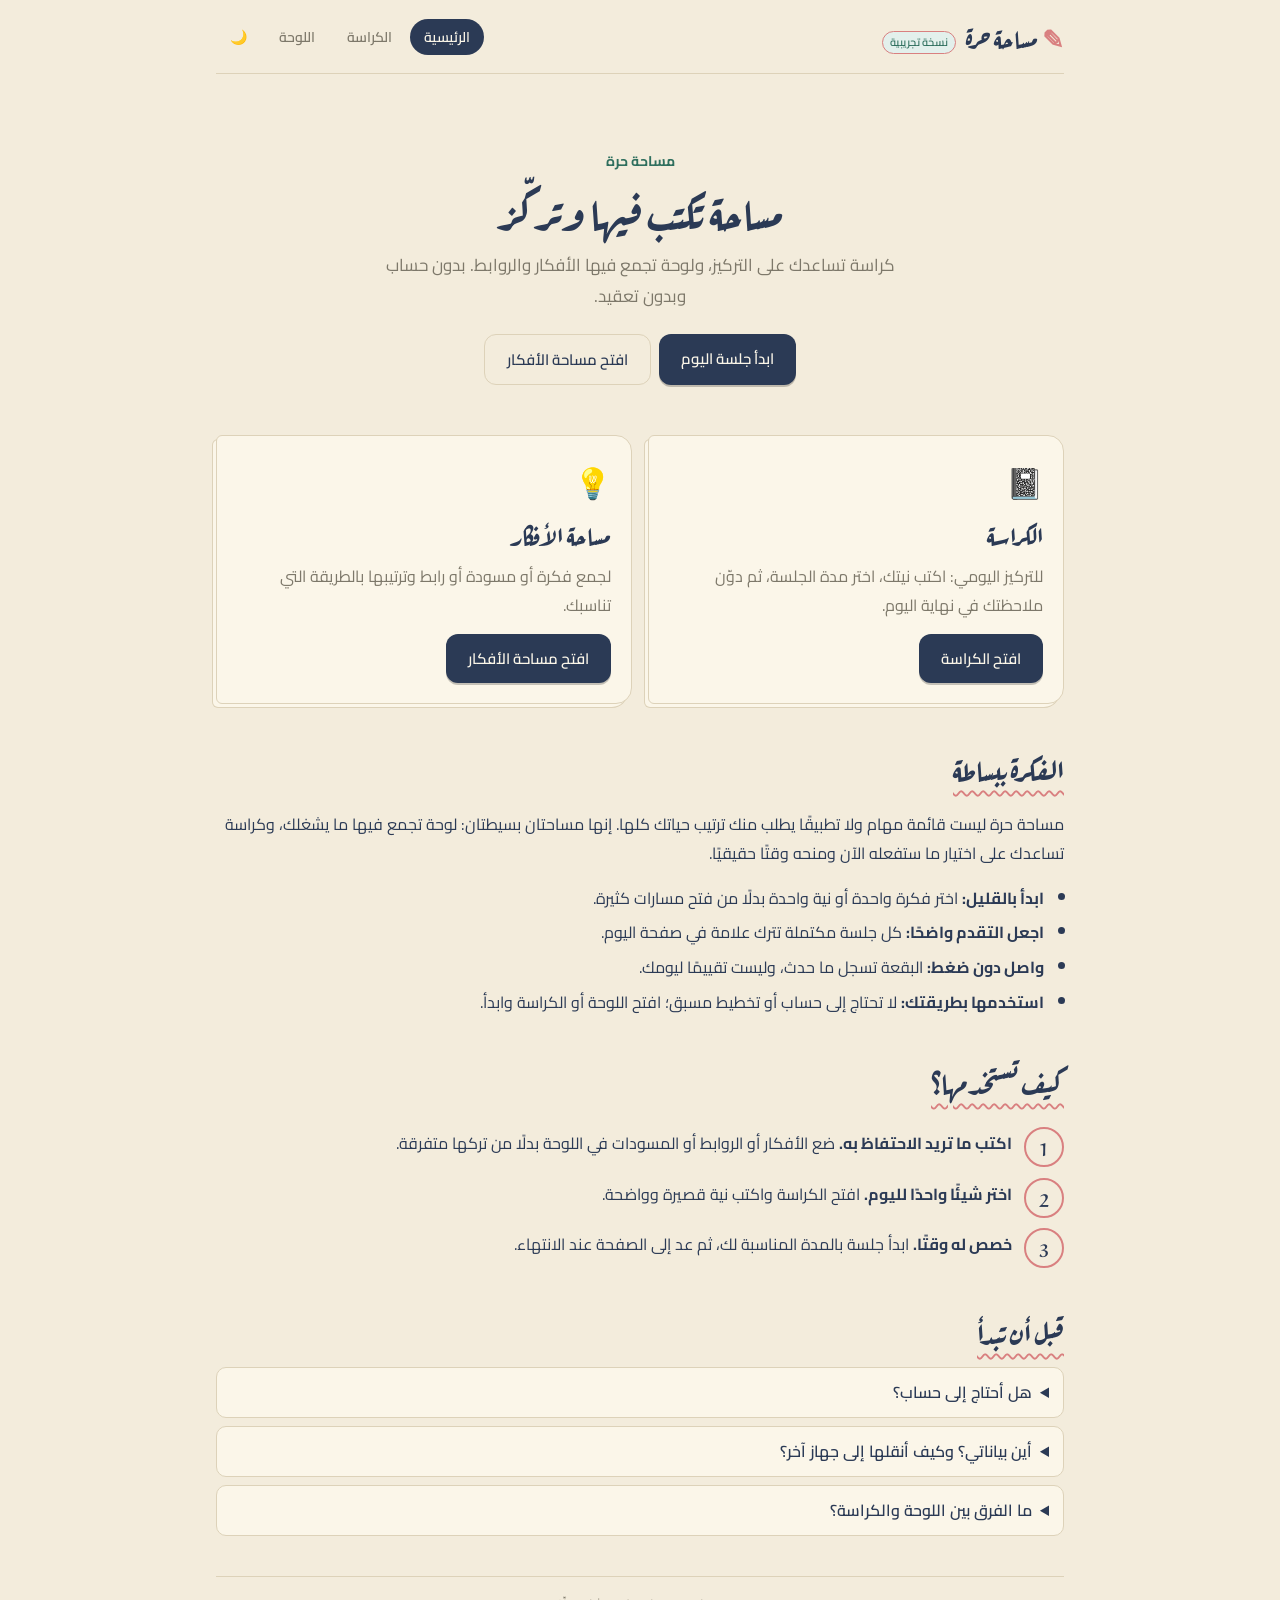
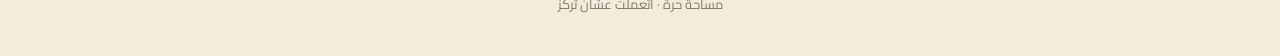
==== commit f26a3809: "add banner "نسخة تجريبية"" ====
--- a/index.html
+++ b/index.html
@@ -10,7 +10,10 @@
 <link rel="icon" href="assets/icons/icon.svg" type="image/svg+xml">
 <link rel="apple-touch-icon" href="assets/icons/icon.svg">
 <title>مساحة حرة</title>
-<link href="https://fonts.googleapis.com/css2?family=Aref+Ruqaa:wght@400;700&family=Cairo:wght@400;600;700&display=swap" rel="stylesheet">
+<link rel="preconnect" href="https://fonts.googleapis.com">
+<link rel="preconnect" href="https://fonts.gstatic.com" crossorigin>
+<link rel="preload" as="style" href="https://fonts.googleapis.com/css2?family=Aref+Ruqaa:wght@400;700&family=Cairo:wght@400;600;700&display=swap" onload="this.onload=null;this.rel='stylesheet'">
+<noscript><link rel="stylesheet" href="https://fonts.googleapis.com/css2?family=Aref+Ruqaa:wght@400;700&family=Cairo:wght@400;600;700&display=swap"></noscript>
 <link rel="stylesheet" href="assets/css/landing.css">
 <link rel="stylesheet" href="assets/css/theme.css">
 <script src="assets/js/theme.js"></script>
@@ -18,7 +21,7 @@
 <body>
 <div class="w">
 <header>
-  <button class="logo" data-p="home">مساحة حرة</button>
+  <button class="logo" data-p="home">مساحة حرة <span class="beta-label">نسخة تجريبية</span></button>
   <nav>
     <button data-p="home" class="on">الرئيسية</button>
     <button data-p="book">الكراسة</button>
--- a/assets/css/theme.css
+++ b/assets/css/theme.css
@@ -18,3 +18,5 @@
 }
 
 :focus-visible{outline:3px solid var(--mg);outline-offset:3px}
+
+.beta-label{display:inline-block;margin-inline-start:6px;padding:1px 7px;border:1px solid var(--mg);border-radius:999px;background:var(--acb);color:var(--ac);font:600 11px 'Cairo',sans-serif;line-height:1.7;vertical-align:middle;white-space:nowrap}
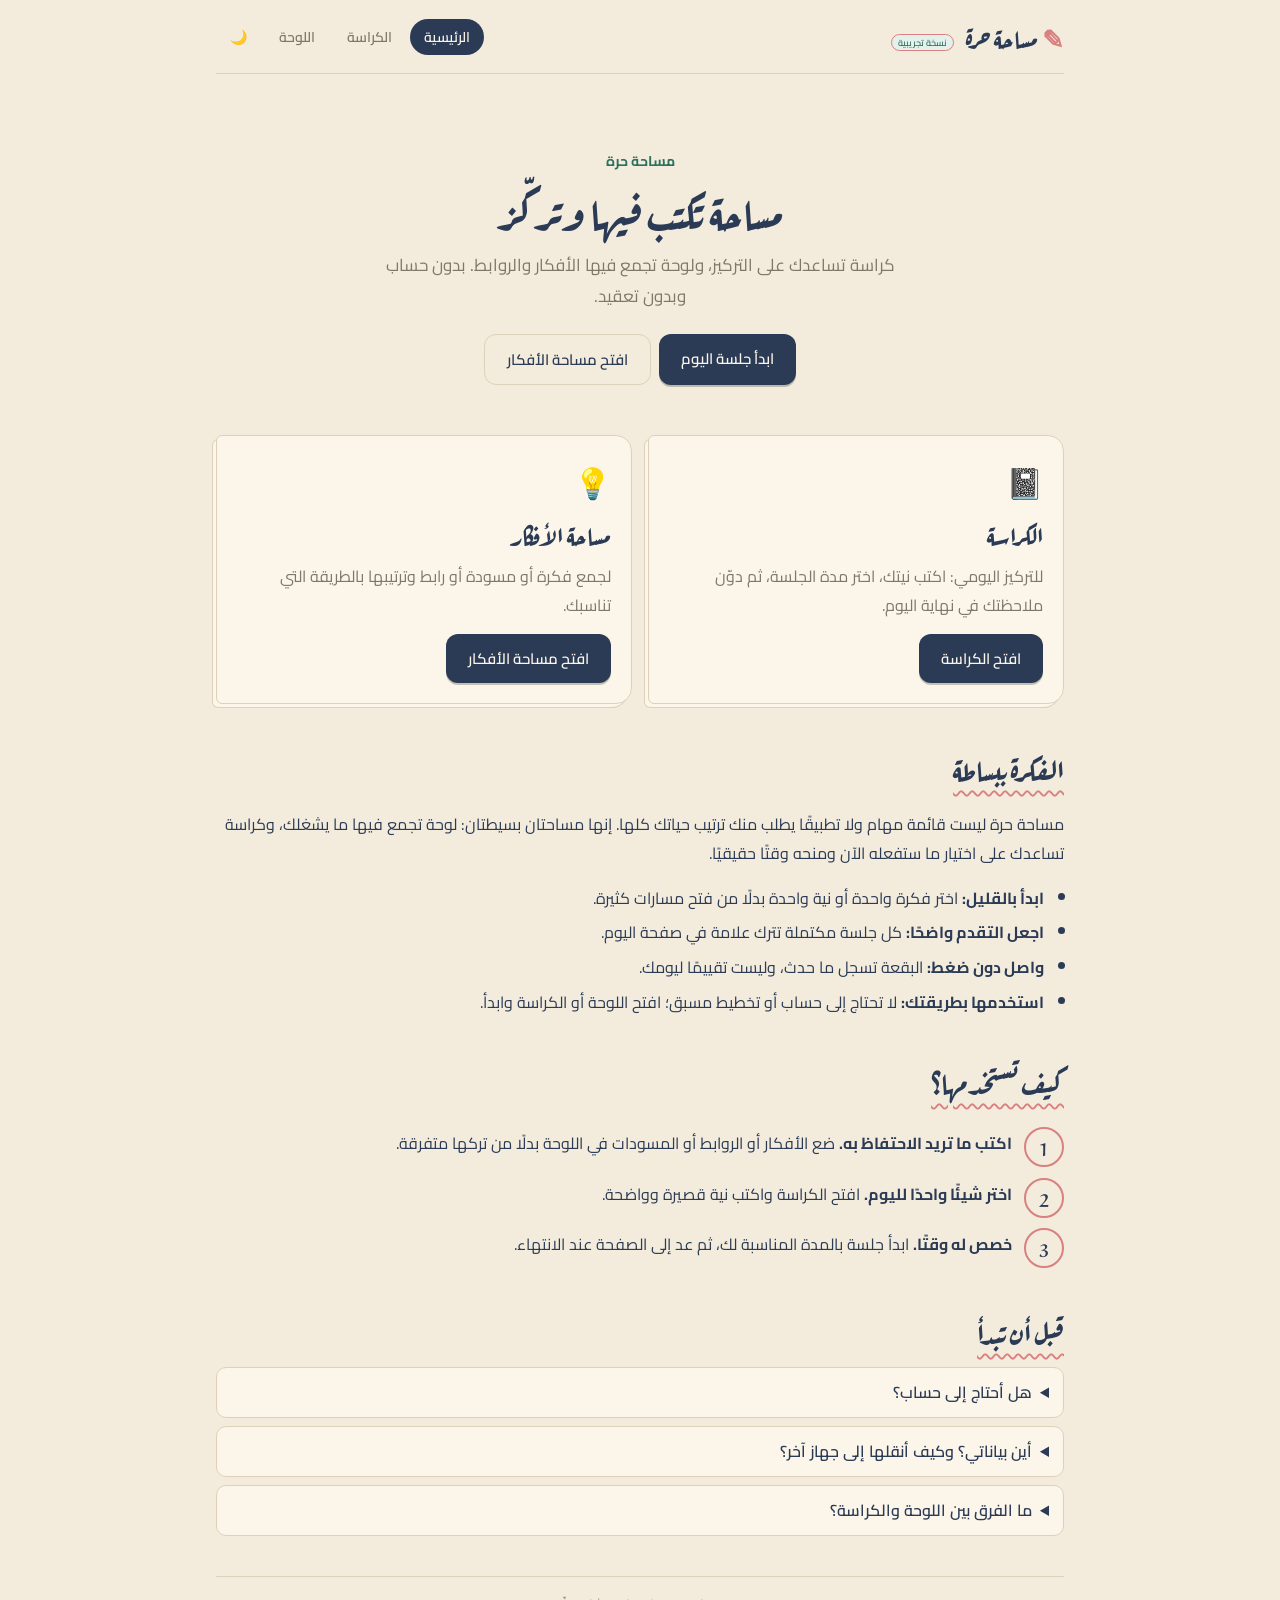
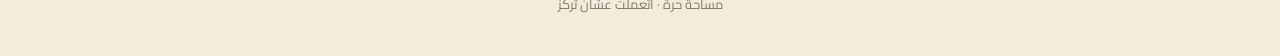
==== commit 16787def: "edit banner "نسخة تجريبية"" ====
--- a/index.html
+++ b/index.html
@@ -21,7 +21,7 @@
 <body>
 <div class="w">
 <header>
-  <button class="logo" data-p="home">مساحة حرة <span class="beta-label">نسخة تجريبية</span></button>
+  <button class="logo" data-p="home">مساحة حرة <span class="beta-label home-beta-label">نسخة تجريبية</span></button>
   <nav>
     <button data-p="home" class="on">الرئيسية</button>
     <button data-p="book">الكراسة</button>
--- a/assets/css/theme.css
+++ b/assets/css/theme.css
@@ -19,4 +19,13 @@
 
 :focus-visible{outline:3px solid var(--mg);outline-offset:3px}
 
-.beta-label{display:inline-block;margin-inline-start:6px;padding:1px 7px;border:1px solid var(--mg);border-radius:999px;background:var(--acb);color:var(--ac);font:600 11px 'Cairo',sans-serif;line-height:1.7;vertical-align:middle;white-space:nowrap}
+.beta-label{display:inline-block;margin-inline-start:8px;padding:1px 7px;border:1px solid var(--mg);border-radius:999px;background:var(--acb);color:var(--ac);font:600 10px 'Cairo',sans-serif;line-height:1.6;vertical-align:middle;white-space:nowrap}
+.notebook-title{display:flex;align-items:center;gap:4px}
+.notebook-title .beta-label{margin-inline-start:0}
+.home-beta-label{font-size:9px;padding:1px 6px;line-height:1.5}
+
+@media(max-width:600px){
+  .beta-label{margin-inline-start:6px;padding:0 5px;font-size:9px;line-height:1.5}
+  .notebook-title{gap:3px}
+  .logo .home-beta-label{margin-inline-start:5px;padding:0 4px;font-size:8px;line-height:1.4}
+}
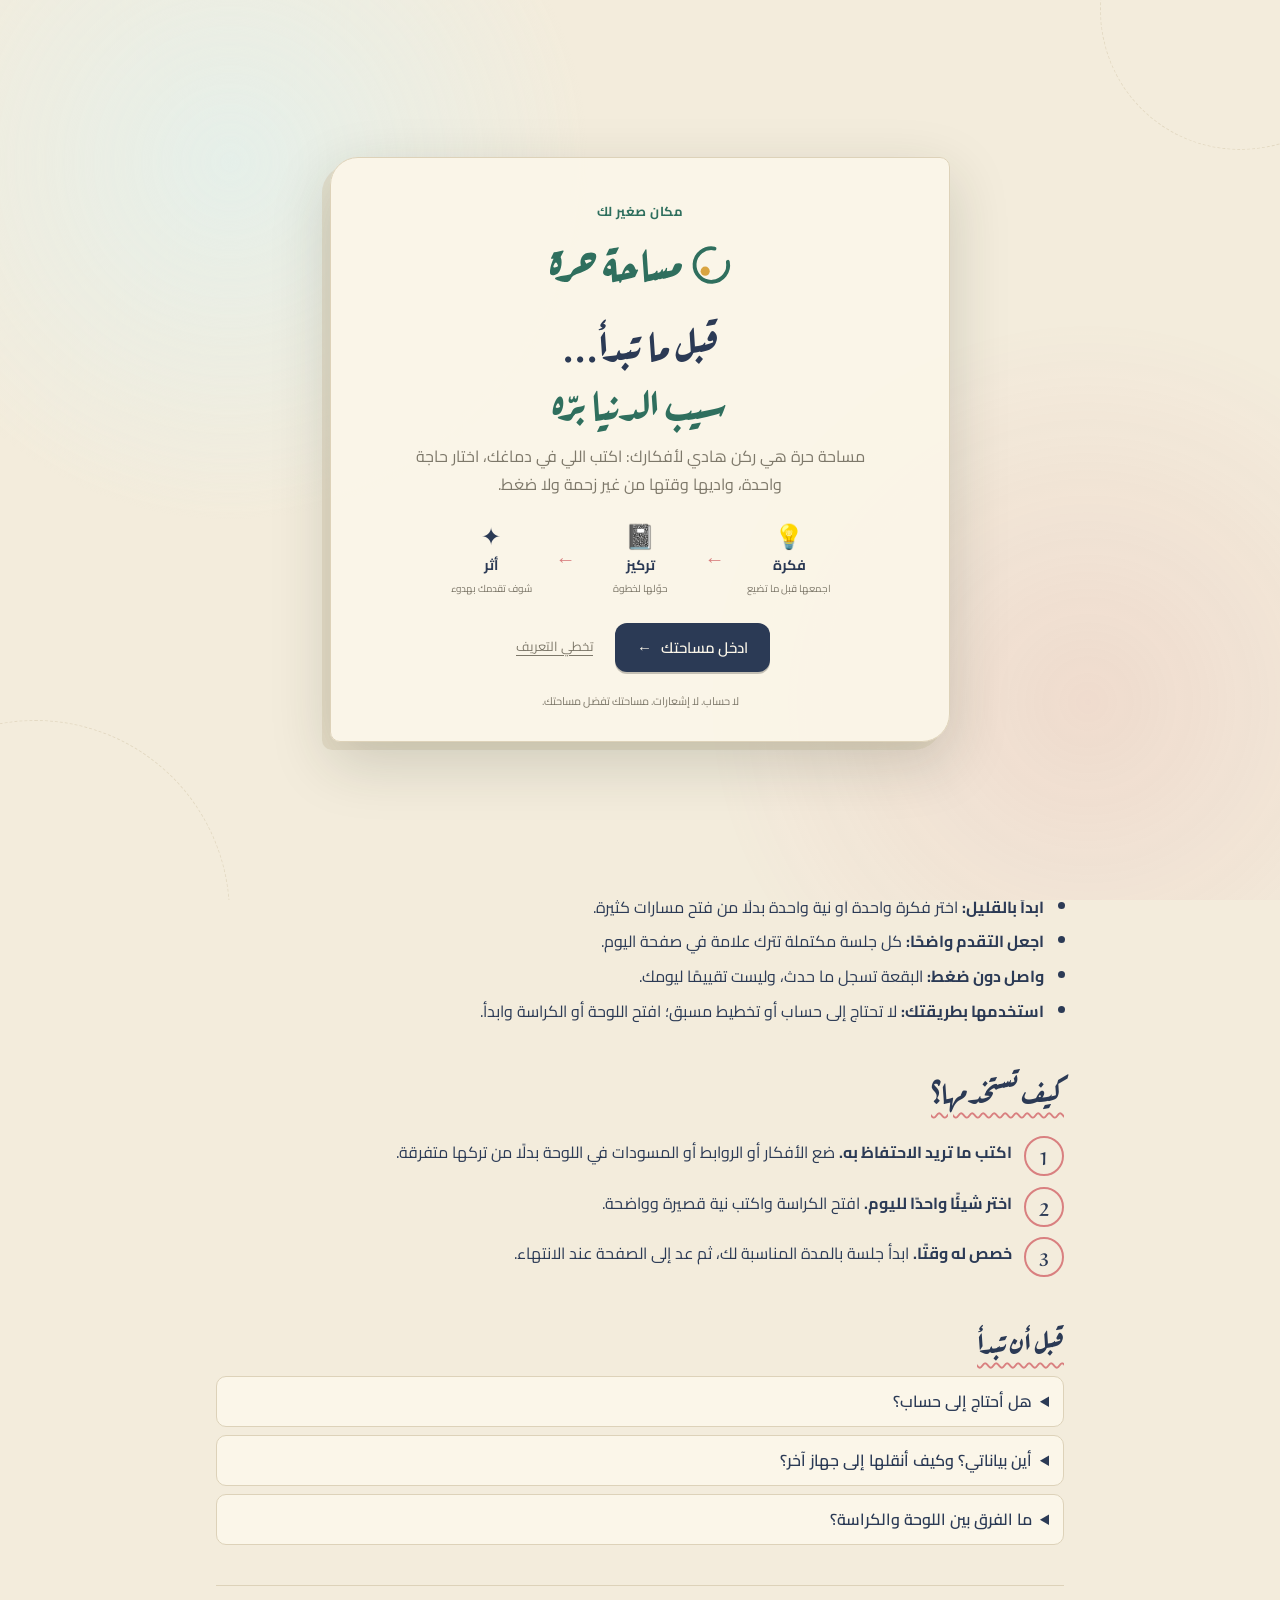
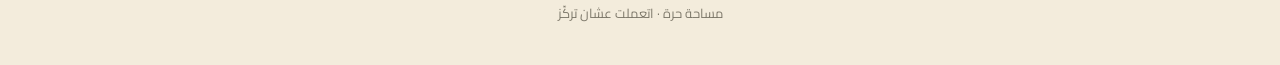
==== commit c99b840a: "add logo and welcome page" ====
--- a/index.html
+++ b/index.html
@@ -19,9 +19,32 @@
 <script src="assets/js/theme.js"></script>
 </head>
 <body>
+<section class="welcome-screen" id="welcome-screen" aria-labelledby="welcome-title" aria-describedby="welcome-description">
+  <div class="welcome-orbit welcome-orbit-one" aria-hidden="true"></div>
+  <div class="welcome-orbit welcome-orbit-two" aria-hidden="true"></div>
+  <div class="welcome-card">
+    <span class="welcome-kicker">مكان صغير لك</span>
+    <img class="brand-logo welcome-logo brand-logo-light" src="assets/logo/logo-light.svg" alt="مساحة حرة">
+    <img class="brand-logo welcome-logo brand-logo-dark" src="assets/logo/logo-dark.svg" alt="مساحة حرة">
+    <h1 id="welcome-title">قبل ما تبدأ...<br><em>سيب الدنيا برّه</em></h1>
+    <p id="welcome-description">مساحة حرة هي ركن هادي لأفكارك: اكتب اللي في دماغك، اختار حاجة واحدة، واديها وقتها من غير زحمة ولا ضغط.</p>
+    <div class="welcome-path" aria-label="مكونات الموقع">
+      <div><span aria-hidden="true">💡</span><b>فكرة</b><small>اجمعها قبل ما تضيع</small></div>
+      <i aria-hidden="true">←</i>
+      <div><span aria-hidden="true">📓</span><b>تركيز</b><small>حوّلها لخطوة</small></div>
+      <i aria-hidden="true">←</i>
+      <div><span aria-hidden="true">✦</span><b>أثر</b><small>شوف تقدمك بهدوء</small></div>
+    </div>
+    <div class="welcome-actions">
+      <button class="btn welcome-enter" type="button" data-welcome-enter>ادخل مساحتك <span aria-hidden="true">←</span></button>
+      <button class="welcome-skip" type="button" data-welcome-skip>تخطي التعريف</button>
+    </div>
+    <small class="welcome-note">لا حساب. لا إشعارات. مساحتك تفضل مساحتك.</small>
+  </div>
+</section>
 <div class="w">
 <header>
-  <button class="logo" data-p="home">مساحة حرة <span class="beta-label home-beta-label">نسخة تجريبية</span></button>
+  <button class="logo" data-p="home"><img class="brand-logo brand-logo-light" src="assets/logo/logo-light.svg" alt=""><img class="brand-logo brand-logo-dark" src="assets/logo/logo-dark.svg" alt=""><span class="beta-label home-beta-label">نسخة تجريبية</span></button>
   <nav>
     <button data-p="home" class="on">الرئيسية</button>
     <button data-p="book">الكراسة</button>
--- a/assets/css/landing.css
+++ b/assets/css/landing.css
@@ -2,9 +2,10 @@
 html{scroll-padding-top:env(safe-area-inset-top,0px)}
 *{box-sizing:border-box}
 body{margin:0;background:var(--bg);color:var(--ink);font-family:'Cairo',Tahoma,sans-serif;line-height:1.8}
+.welcome-open{overflow:hidden}.welcome-screen{position:fixed;z-index:10;inset:0;display:grid;place-items:center;overflow:hidden;padding:24px;background:var(--bg)}.welcome-screen[hidden]{display:none}.welcome-screen::before{content:"";position:absolute;inset:0;background:radial-gradient(circle at 18% 18%,var(--acb),transparent 28%),radial-gradient(circle at 85% 78%,color-mix(in srgb,var(--mg) 18%,transparent),transparent 30%);opacity:.85}.welcome-card{position:relative;width:min(100%,620px);padding:38px 42px 30px;text-align:center;background:color-mix(in srgb,var(--paper) 92%,transparent);border:1px solid var(--bd);border-radius:28px 10px 28px 10px;box-shadow:0 20px 60px rgba(35,42,30,.18),-8px 8px 0 color-mix(in srgb,var(--bd) 55%,transparent);animation:welcome-in .6s ease both}.welcome-screen.is-closing .welcome-card{animation:welcome-out .26s ease both}.welcome-kicker{display:inline-block;color:var(--ac);font-size:13px;font-weight:700;letter-spacing:.04em}.welcome-logo{width:min(230px,70vw);height:72px;margin:4px auto 10px}.welcome-card h1{font-size:clamp(30px,5vw,44px);line-height:1.35}.welcome-card h1 em{color:var(--ac);font-style:normal}.welcome-card>p{max-width:470px;margin:12px auto 22px;color:var(--mu);font-size:16px}.welcome-path{display:flex;align-items:center;justify-content:center;gap:12px;margin:0 auto 25px}.welcome-path div{display:flex;min-width:105px;flex-direction:column;align-items:center;gap:1px}.welcome-path span{font-size:24px;line-height:1.3}.welcome-path b{font-size:14px}.welcome-path small{color:var(--mu);font-size:10px}.welcome-path i{color:var(--mg);font-style:normal;font-size:20px}.welcome-actions{display:flex;justify-content:center;align-items:center;gap:16px;flex-wrap:wrap}.welcome-enter{padding-inline:25px}.welcome-enter span{display:inline-block;margin-inline-start:6px;transition:transform .2s}.welcome-enter:hover span{transform:translateX(-4px)}.welcome-skip{border:0;background:none;color:var(--mu);font:inherit;font-size:13px;cursor:pointer;text-decoration:underline;text-underline-offset:4px}.welcome-note{display:block;margin-top:20px;color:var(--mu);font-size:11px}@keyframes welcome-in{from{opacity:0;transform:translateY(16px) scale(.98)}to{opacity:1;transform:none}}@keyframes welcome-out{to{opacity:0;transform:translateY(-10px) scale(.98)}}.welcome-orbit{position:absolute;border:1px dashed var(--bd);border-radius:50%;opacity:.7}.welcome-orbit-one{width:280px;height:280px;top:-130px;inset-inline-start:-100px}.welcome-orbit-two{width:390px;height:390px;bottom:-210px;inset-inline-end:-160px}
 .w{max-width:880px;margin:0 auto;padding:0 16px 40px}
 header{display:flex;align-items:center;justify-content:space-between;flex-wrap:wrap;gap:8px;padding:16px 0;border-bottom:1px solid var(--bd)}
-.logo{font:700 26px 'Aref Ruqaa',serif;cursor:pointer;background:none;border:0;color:var(--ink);padding:0}.logo::before{content:'✎ ';color:var(--mg)}
+.logo{display:flex;align-items:center;gap:8px;font:700 26px 'Aref Ruqaa',serif;cursor:pointer;background:none;border:0;color:var(--ink);padding:0}.logo::before{content:none}.logo .brand-logo{width:150px;height:50px}
 nav{display:flex;gap:4px;flex-wrap:wrap}nav button{background:none;border:0;border-radius:20px;padding:5px 14px;font:600 14px 'Cairo',sans-serif;color:var(--mu);cursor:pointer}nav button.on{background:var(--ink);color:var(--paper)}
 .pg{padding-top:30px}[hidden]{display:none!important}
 h1,h2,h3{font-family:'Aref Ruqaa',serif;margin:0}.hero{text-align:center;padding:42px 0 24px}.hero-kicker{color:var(--ac);font-weight:700;font-size:14px}.hero h1{font-size:44px;line-height:1.4;margin-top:4px}.hero p{color:var(--mu);font-size:17px;max-width:540px;margin:10px auto 22px}.hero-actions{display:flex;justify-content:center;gap:8px;flex-wrap:wrap}.resume{display:flex;justify-content:center;align-items:center;gap:10px;margin:18px auto 0;color:var(--mu);font-size:13px}.resume a{color:var(--ac);font-weight:700;text-decoration:none}
@@ -13,9 +14,10 @@
 .steps{counter-reset:s;list-style:none;padding:0;margin:14px 0}.steps li{counter-increment:s;position:relative;padding:8px 52px 8px 0;margin:6px 0}.steps li::before{content:counter(s);position:absolute;right:0;top:6px;width:36px;height:36px;border-radius:50%;border:2px solid var(--mg);display:grid;place-items:center;font:700 18px 'Aref Ruqaa',serif}
 .sec{margin:36px 0 10px}.sec h2{font-size:30px;margin-bottom:6px;text-decoration:underline wavy var(--mg) 1.5px;text-underline-offset:8px}.lead{color:var(--mu);font-size:16px}ul.ft{padding-inline-start:20px}ul.ft li{margin:6px 0}details{background:var(--paper);border:1px solid var(--bd);border-radius:10px;padding:10px 14px;margin:8px 0}summary{cursor:pointer;font-weight:600}.road{display:grid;gap:8px}.road div{background:var(--paper);border:1px dashed var(--bd);border-radius:10px;padding:8px 14px}.road b{color:var(--ac)}footer{margin-top:40px;padding-top:16px;border-top:1px solid var(--bd);color:var(--mu);font-size:13px;text-align:center}
 @media(max-width:600px){
+  .welcome-screen{padding:14px}.welcome-card{padding:28px 18px 22px;border-radius:22px 8px 22px 8px}.welcome-logo{height:58px}.welcome-card>p{font-size:14px;line-height:1.9}.welcome-path{gap:2px}.welcome-path div{min-width:82px}.welcome-path small{font-size:9px}.welcome-path i{font-size:16px}.welcome-actions{gap:10px}.welcome-enter{width:100%}
   .w{padding-inline:12px;padding-bottom:28px}
   header{align-items:flex-start;padding:12px 0}
-  .logo{font-size:23px}
+  .logo{font-size:23px}.logo .brand-logo{width:130px;height:44px}
   nav{width:100%;justify-content:space-between;gap:2px}
   nav button{padding:7px 9px;font-size:13px}
   nav .theme-toggle{padding-inline:8px}
--- a/assets/css/theme.css
+++ b/assets/css/theme.css
@@ -17,6 +17,10 @@
   --radius-sm:8px;--radius-md:12px;--radius-lg:16px;--shadow-sm:0 2px 5px rgba(0,0,0,.3);--shadow-md:0 8px 24px rgba(0,0,0,.35);
 }
 
+:root[data-theme="light"] .brand-logo-dark,
+:root[data-theme="dark"] .brand-logo-light{display:none}
+.brand-logo{display:block;object-fit:contain}
+
 :focus-visible{outline:3px solid var(--mg);outline-offset:3px}
 
 .beta-label{display:inline-block;margin-inline-start:8px;padding:1px 7px;border:1px solid var(--mg);border-radius:999px;background:var(--acb);color:var(--ac);font:600 10px 'Cairo',sans-serif;line-height:1.6;vertical-align:middle;white-space:nowrap}
